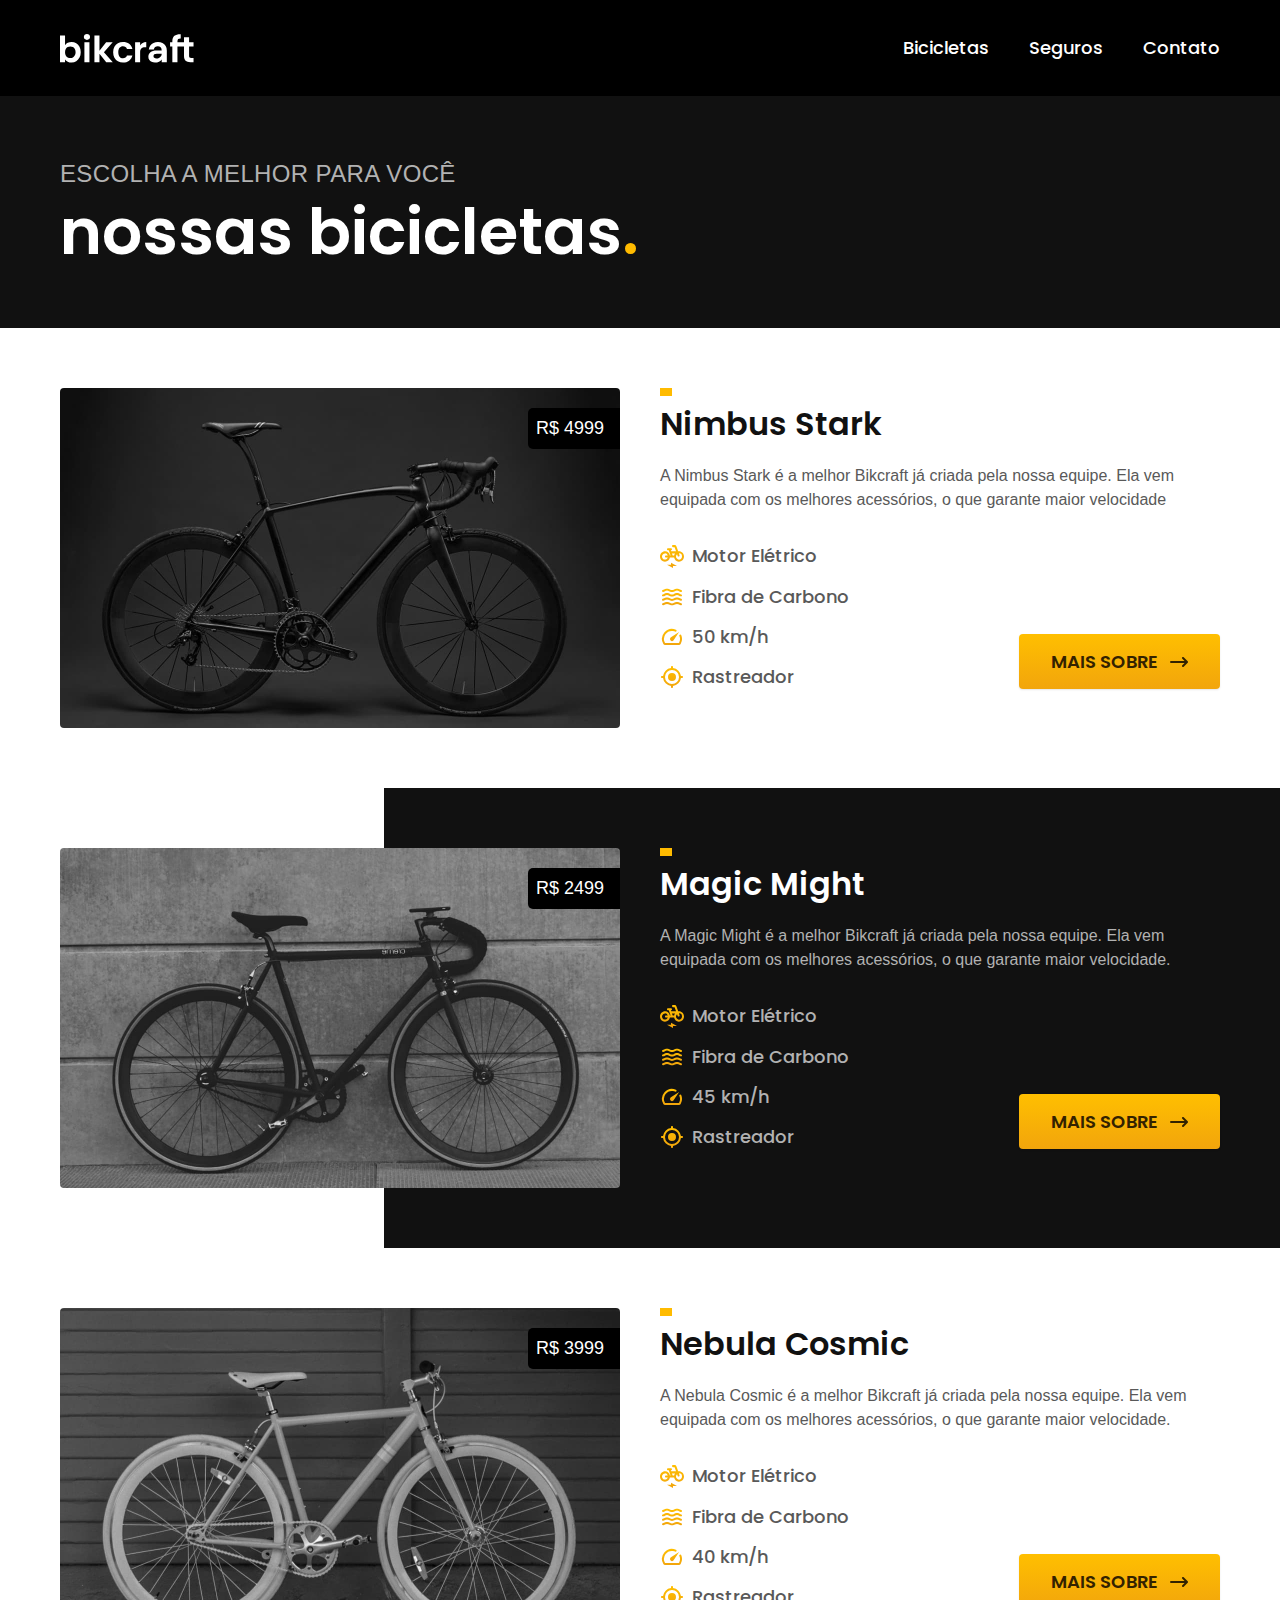
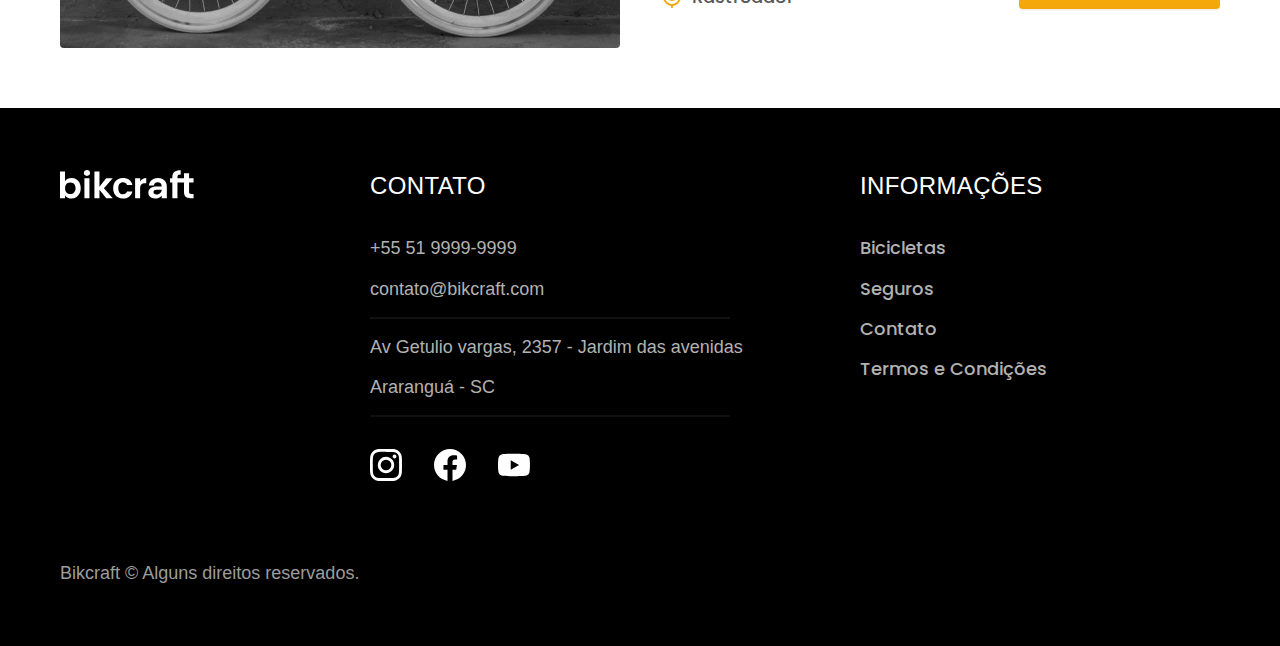
==== bicicletas.html @ 57eb99be "termos e bicicletas" ====
<!DOCTYPE html>
<html lang="pt-br">
    <head>
        <meta charset="UTF-8">
        <meta name="viewport" content="width=device-width, initial-scale=1.0">
        <title>Bicicletas - Bikcraft</title>
        <meta name="description" content="Termos e Condições.">
        <!-- CSS -->
        <link rel="stylesheet" href="css/estilo.css">

        <!-- Tipografia -->
        <link rel="preconnect" href="https://fonts.googleapis.com">
        <link rel="preconnect" href="https://fonts.gstatic.com" crossorigin>
        <link href="https://fonts.googleapis.com/css2?family=Poppins:wght@400;600&
        family=Roboto:wght@400;500&display=swap" rel="stylesheet">
    </head>
    <body id="bicicletas">
        <header class="header-bg">
            <div class="header">
                <a href="./">
                    <img src="img/bikcraft.svg" alt="Bikcraft">
                </a>
                <nav aria-label="primaria">
                    <ul class="header-menu font-1-m cor-0">
                        <li><a href="./bicicletas.html">Bicicletas</a></li>
                        <li><a href="./seguros.html">Seguros</a></li>
                        <li><a href="./contato.html">Contato</a></li>
                    </ul>
                </nav>
            </div>    
        </header>

        <main>
            <div class="titulo-bg">
                <div class="titulo container">
                    <p class="font-2-l-b cor-5">ESCOLHA A MELHOR PARA VOCÊ</p>
                    <h1 class="font-1-xxl cor-0">nossas bicicletas<span class="cor-p1">.</span></h1>
                </div>
            </div>

                <div class="bicicletas container">
                    <div class="bicicletas-imagem">
                        <img src="img/bicicletas/nimbus.jpg" alt="bicicleta preta">
                        <span class="font-2-m cor-0">R$ 4999</span>
                    </div>
                    <div class="bicicletas-conteudo">
                        <h2 class="font-1-xl">Nimbus Stark</h2>
                        <p class="font-2-s cor-8">
                            A Nimbus Stark é a melhor Bikcraft já criada pela nossa equipe.
                             Ela vem equipada com os melhores acessórios, 
                             o que garante maior velocidade
                        </p>
                        <ul class="font-1-m cor-8">
                            <li>
                                <img src="img/icones/eletrica.svg" alt="">
                                Motor Elétrico
                            </li>
                            <li>
                                <img src="img/icones/carbono.svg" alt="">
                                Fibra de Carbono
                            </li>
                            <li>
                                <img src="img/icones/velocidade.svg" alt="">
                                50 km/h
                            </li>
                            <li>
                                <img src="img/icones/rastreador.svg" alt="">
                                Rastreador
                            </li>
                        </ul>
                        <a class="botao seta" href="./bicicletas/nimbus.html">Mais Sobre</a>
                    </div>
                </div>


            <div class="bicicletas-bg">
                <div class="bicicletas container">
                    <div class="bicicletas-imagem">
                        <img src="img/bicicletas/magic.jpg" alt="bicicleta preta">
                        <span class="font-2-m cor-0">R$ 2499</span>
                    </div>
                    <div class="bicicletas-conteudo">
                        <h2 class="font-1-xl cor-0">Magic Might</h2>
                        <p class="font-2-s cor-5">
                            A Magic Might é a melhor Bikcraft já criada pela nossa equipe. 
                            Ela vem equipada com os melhores acessórios, 
                            o que garante maior velocidade.
                        </p>
                        <ul class="font-1-m cor-5">
                            <li>
                                <img src="img/icones/eletrica.svg" alt="">
                                Motor Elétrico
                            </li>
                            <li>
                                <img src="img/icones/carbono.svg" alt="">
                                Fibra de Carbono
                            </li>
                            <li>
                                <img src="img/icones/velocidade.svg" alt="">
                                45 km/h
                            </li>
                            <li>
                                <img src="img/icones/rastreador.svg" alt="">
                                Rastreador
                            </li>
                        </ul>
                        <a class="botao seta" href="./bicicletas/magic.html">Mais Sobre</a>
                    </div>
                </div>
            </div>


                <div class="bicicletas container">
                    <div class="bicicletas-imagem">
                        <img src="img/bicicletas/nebula.jpg" alt="bicicleta preta">
                        <span class="font-2-m cor-0">R$ 3999</span>
                    </div>
                    <div class="bicicletas-conteudo">
                        <h2 class="font-1-xl">Nebula Cosmic</h2>
                        <p class="font-2-s cor-8">
                            A Nebula Cosmic é a melhor Bikcraft já criada pela nossa equipe. 
                            Ela vem equipada com os melhores acessórios, 
                            o que garante maior velocidade.
                        </p>
                        <ul class="font-1-m cor-8">
                            <li>
                                <img src="img/icones/eletrica.svg" alt="">
                                Motor Elétrico
                            </li>
                            <li>
                                <img src="img/icones/carbono.svg" alt="">
                                Fibra de Carbono
                            </li>
                            <li>
                                <img src="img/icones/velocidade.svg" alt="">
                                40 km/h
                            </li>
                            <li>
                                <img src="img/icones/rastreador.svg" alt="">
                                Rastreador
                            </li>
                        </ul>
                        <a class="botao seta" href="./bicicletas/nebula.html">Mais Sobre</a>
                    </div>
                </div>
        </main>

        <footer class="footer-bg">
            <div class="container">
                <div class="footer">
                    <img src="img/bikcraft.svg" alt="Bikcraft">

                    <div class="footer-contato">
                        <h3 class="font-2-l-b cor-0">Contato</h3>
                        <ul class="font-2-m cor-5">
                            <li><a href="tel:+555199999999">+55 51 9999-9999</a></li>
                            <li><a href="mailto:contato@bikcraft.com">contato@bikcraft.com</a></li>
                            <li>Av Getulio vargas, 2357 - Jardim das avenidas</li>
                            <li>Araranguá - SC</li>
                        </ul>
                        <div class="footer-redes">
                            <a href="./">
                                <img src="img/redes/instagram.svg" alt="instagram">
                            </a>
                            <a href="./">
                                <img src="img/redes/facebook.svg" alt="facebook">
                            </a>
                            <a href="./">
                                <img src="img/redes/youtube.svg" alt="youtube">
                            </a>
                        </div>
                    </div>

                    <div class="footer-informacoes">
                        <h3 class="font-2-l-b cor-0">Informações</h3>
                        <nav>
                            <ul class="font-1-m cor-5">
                                <li><a href="./bicicletas.html">Bicicletas</a></li>
                                <li><a href="./seguros.html">Seguros</a></li>
                                <li><a href="./contato.html">Contato</a></li>
                                <li><a href="./termos.html">Termos e Condições</a></li>
                            </ul>
                        </nav>
                    </div>
                    <p class="footer-copy font-2-m cor-6">Bikcraft © Alguns direitos reservados.</p>
                </div>    
            </div>
        </footer>
    </body>
</html>
---- css/estilo.css ----
@import "./global/global.css";
@import "./utilidades/tipografia.css";
@import "./utilidades/cores.css";

@import "./global/header.css";
@import "./global/footer.css";
@import "./utilidades/componentes.css";

/* HOME */
@import "./home/introducao.css";
@import "./home/tecnologia.css";
@import "./home/parceiros.css";
@import "./home/depoimento.css";

/* Bicicletas */
@import "./bicicletas/bicicletas-lista.css";
@import "./bicicletas/bicicletas.css";

/* Seguros */
@import "./seguros/seguros.css";

/* termos */
@import "./termos/termos.css";
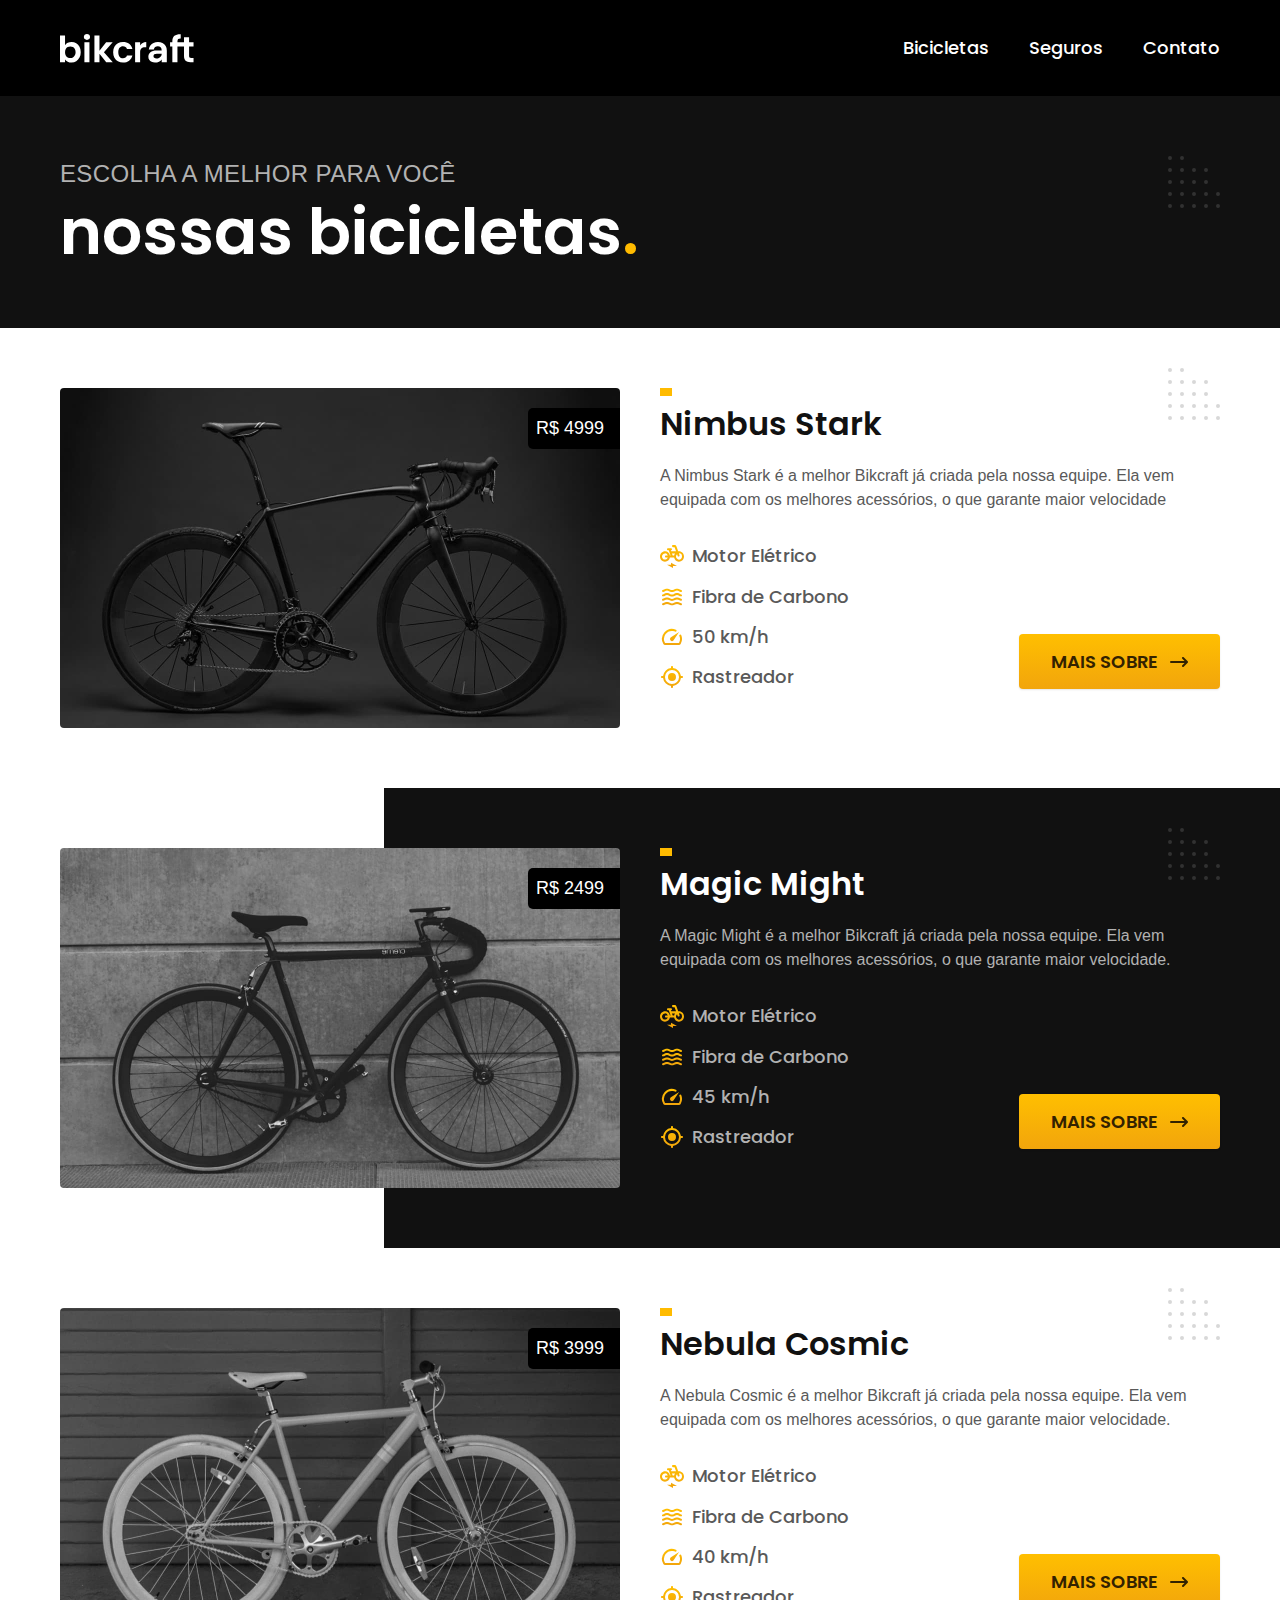
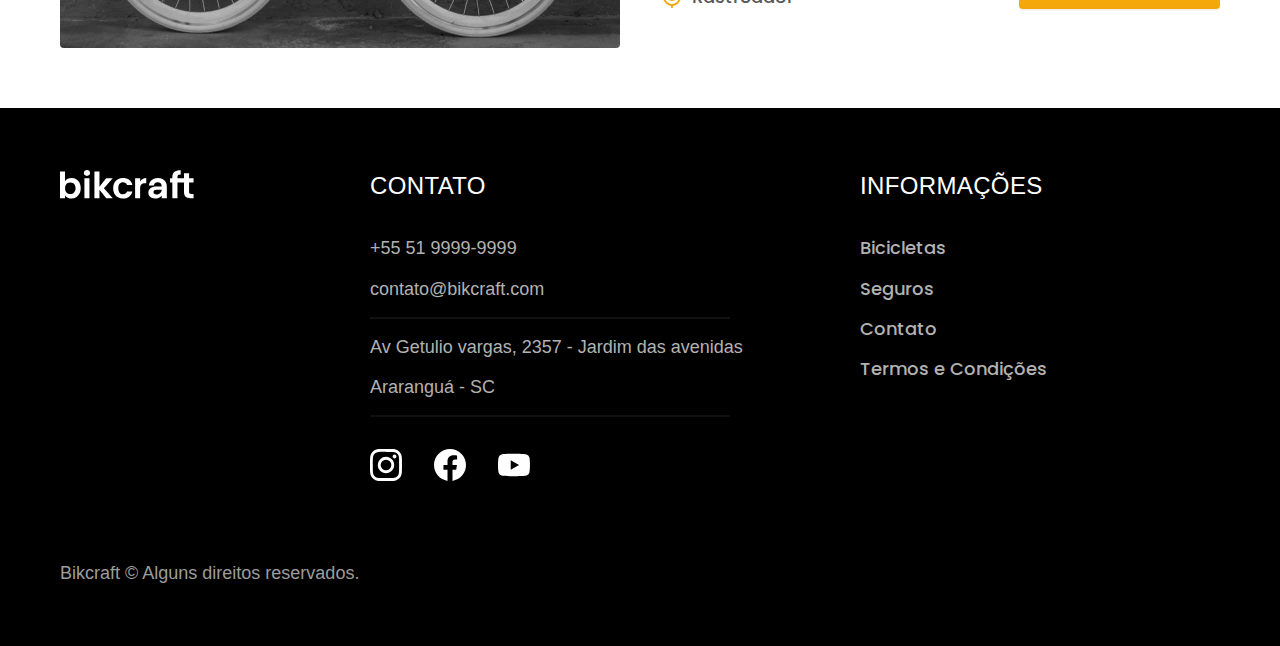
==== commit 4c963539: "orçamento e ajustes" ====
--- a/bicicletas.html
+++ b/bicicletas.html
@@ -5,6 +5,8 @@
         <meta name="viewport" content="width=device-width, initial-scale=1.0">
         <title>Bicicletas - Bikcraft</title>
         <meta name="description" content="Termos e Condições.">
+        <!-- Carregamento de CSS prioritario -->
+        <link rel="preload" href="css/estilo.css" as="style">
         <!-- CSS -->
         <link rel="stylesheet" href="css/estilo.css">
 
--- a/css/estilo.css
+++ b/css/estilo.css
@@ -4,7 +4,10 @@
 
 @import "./global/header.css";
 @import "./global/footer.css";
+
+/* Utilidades */
 @import "./utilidades/componentes.css";
+@import "./utilidades/formulario.css";
 
 /* HOME */
 @import "./home/introducao.css";
@@ -16,8 +19,21 @@
 @import "./bicicletas/bicicletas-lista.css";
 @import "./bicicletas/bicicletas.css";
 
+/* Bicicleta */
+@import "./bicicleta/bicicleta.css";
+@import "./bicicleta/seguro.css";
+
 /* Seguros */
 @import "./seguros/seguros.css";
+@import "./seguros/vantagens.css";
+@import "./seguros/perguntas.css";
+
+/* Contato */
+@import "./contato/contato.css";
+@import "./contato/lojas.css";
+
+/* Orçamento */
+@import "./orcamento/orcamento.css";
 
 /* termos */
 @import "./termos/termos.css";--- a/css/estilo.css
+++ b/css/estilo.css
@@ -4,7 +4,10 @@
 
 @import "./global/header.css";
 @import "./global/footer.css";
+
+/* Utilidades */
 @import "./utilidades/componentes.css";
+@import "./utilidades/formulario.css";
 
 /* HOME */
 @import "./home/introducao.css";
@@ -16,8 +19,21 @@
 @import "./bicicletas/bicicletas-lista.css";
 @import "./bicicletas/bicicletas.css";
 
+/* Bicicleta */
+@import "./bicicleta/bicicleta.css";
+@import "./bicicleta/seguro.css";
+
 /* Seguros */
 @import "./seguros/seguros.css";
+@import "./seguros/vantagens.css";
+@import "./seguros/perguntas.css";
+
+/* Contato */
+@import "./contato/contato.css";
+@import "./contato/lojas.css";
+
+/* Orçamento */
+@import "./orcamento/orcamento.css";
 
 /* termos */
 @import "./termos/termos.css";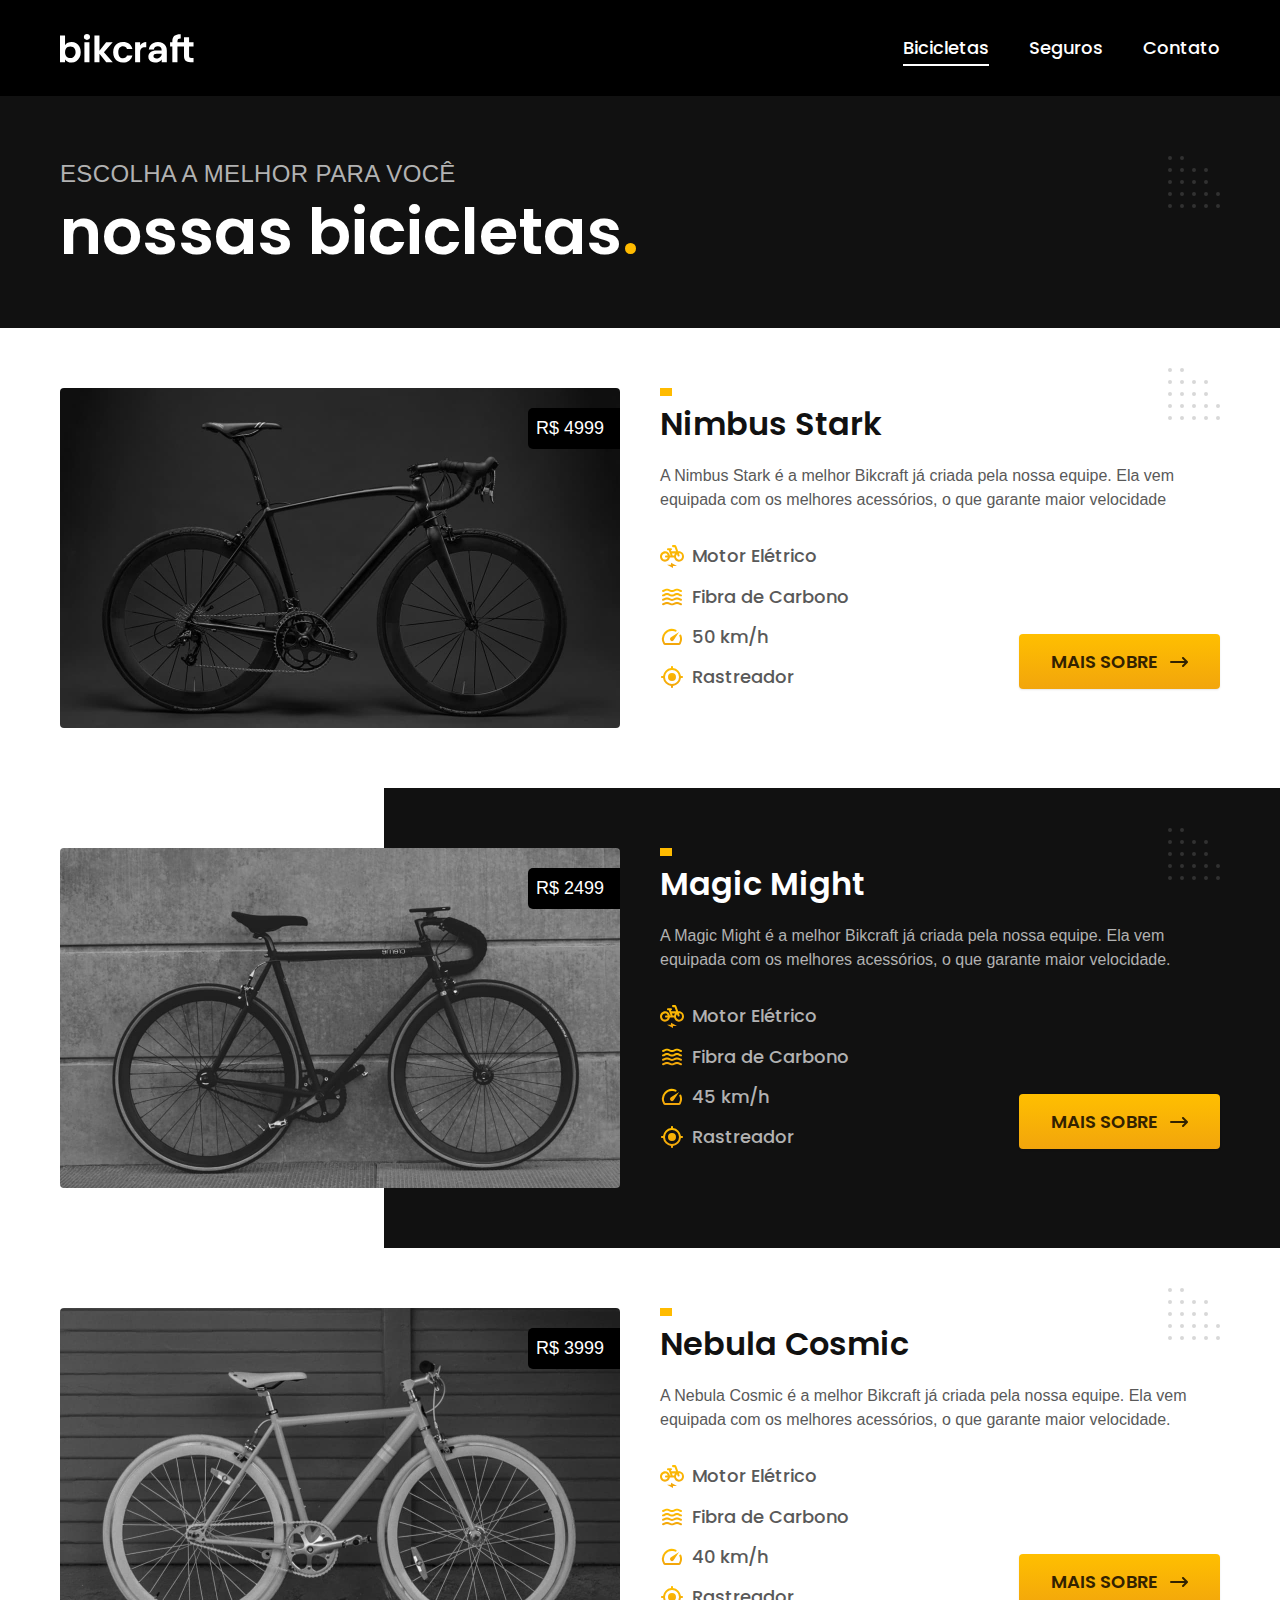
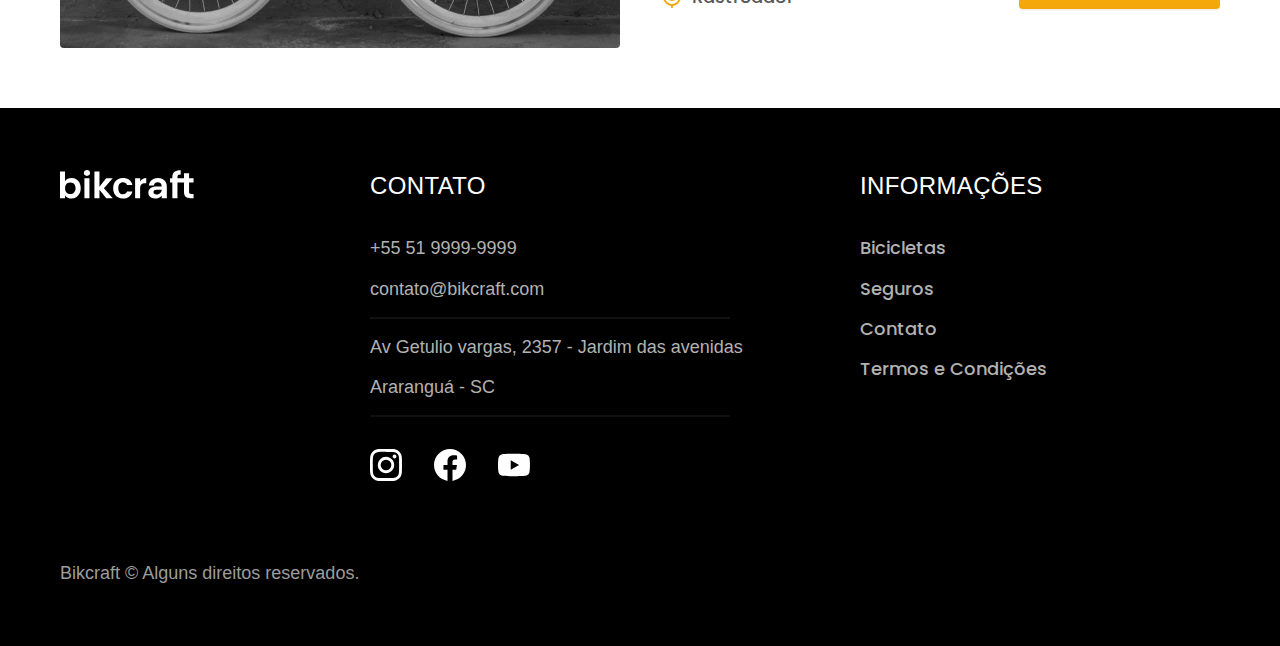
==== commit 6436e426: "Otimizado" ====
--- a/bicicletas.html
+++ b/bicicletas.html
@@ -6,15 +6,18 @@
         <title>Bicicletas - Bikcraft</title>
         <meta name="description" content="Termos e Condições.">
         <!-- Carregamento de CSS prioritario -->
-        <link rel="preload" href="css/estilo.css" as="style">
+        <link rel="preload" href="css/estilo.min.css" as="style">
         <!-- CSS -->
-        <link rel="stylesheet" href="css/estilo.css">
+        <link rel="stylesheet" href="css/estilo.min.css">
+
+        <link rel="icon" href="favicon.svg" type="image/svg+xml">
 
         <!-- Tipografia -->
         <link rel="preconnect" href="https://fonts.googleapis.com">
         <link rel="preconnect" href="https://fonts.gstatic.com" crossorigin>
         <link href="https://fonts.googleapis.com/css2?family=Poppins:wght@400;600&
         family=Roboto:wght@400;500&display=swap" rel="stylesheet">
+        <script>document.documentElement.classList.add('js');</script>
     </head>
     <body id="bicicletas">
         <header class="header-bg">
@@ -188,5 +191,6 @@
                 </div>    
             </div>
         </footer>
+        <script src="js/script.js"></script>
     </body>
 </html>--- a/css/estilo.min.css
+++ b/css/estilo.min.css
@@ -0,0 +1 @@
+body{margin:0;padding:0;font-family:Arial,Helvetica,sans-serif;color:#111}ul{margin:0;padding:0;list-style:none}a{text-decoration:none;color:inherit}blockquote,dd,h1,h2,h3,h4,h5,p{margin:0}img{max-width:100%;display:block}img[src$=".jpg"]{border-radius:4px}.font-1-xs{font:500 0.75rem/1.35 Poppins,sans-serif}.font-2-xs{font:400 0.875rem/1.43 Roboto,sans-serif}.font-1-s{font:500 1rem/1.5 Poppins,sans-serif}.font-2-s{font:400 1rem/1.5 Roboto,sans-serif}.font-1-m,.font-1-m-b{font:500 1.125rem/1.35 Poppins,sans-serif}.font-1-m-b{font-weight:600}.font-2-m{font:500 1.125rem/1.35 Roboto,sans-serif}.font-1-l{font:500 1.5rem/1.5 Poppins,sans-serif}.font-2-l,.font-2-l-b{font:400 1.5rem/1.5 Roboto,sans-serif}.font-2-l-b{font-weight:500;letter-spacing:.015em;text-transform:uppercase}.font-1-xl{font:600 2rem/1.25 Poppins,sans-serif}.font-2-xl{font:500 2rem/1.25 Roboto,sans-serif}.font-1-xxl{font:600 4rem/1.125 Poppins,sans-serif}@media (max-width:1200px){.font-1-xxl{font-size:3rem}.font-2-l{font-size:1.125rem}.font-2-l-b{font-size:1.125rem}}@media (max-width:800px){.font-1-xxl{font-size:2rem}.font-1-xl,.font-2-xl{font-size:1.5rem}}:root{--cor-0:#ffffff;--cor-1:#f7f7f7;--cor-2:#EDEDED;--cor-3:#DEDEDE;--cor-4:#cccccc;--cor-5:#b2b2b2;--cor-6:#9C9C9C;--cor-7:#717171;--cor-8:#595959;--cor-9:#404040;--cor-10:#2e2e2e;--cor-11:#111111;--cor-12:#000000;--cor-p1:#ffbb00;--cor-p2:#e4a30b;--cor-p3:#a66f00;--cor-p4:#664400;--cor-p5:#332200}.cor-0{color:var(--cor-0)}.cor-1{color:var(--cor-1)}.cor-2{color:var(--cor-2)}.cor-3{color:var(--cor-3)}.cor-4{color:var(--cor-4)}.cor-5{color:var(--cor-5)}.cor-6{color:var(--cor-6)}.cor-7{color:var(--cor-7)}.cor-8{color:var(--cor-8)}.cor-9{color:var(--cor-9)}.cor-10{color:var(--cor-9)}.cor-11{color:var(--cor-11)}.cor-12{background-color:var(--cor-12)}.cor-p1{color:var(--cor-p1)}.cor-p2{color:var(--cor-p2)}.cor-p3{color:var(--cor-p3)}.cor-p4{color:var(--cor-p4)}.cor-p5{color:var(--cor-p5)}.js .fadeInDown{transform:translate3d(0,-20px,0)}.js .fadeInUp{transform:translate3d(0,20px,0)}.js .fadeInRight{transform:translate3d(20px,0,0)}.js .fadeInLeft{transform:translate3d(-20px,0,0)}.js [data-anime]{opacity:0}.js .anime{opacity:1;transform:none;transition:transform .8s,opacity .8s}.header-bg{background:var(--cor-12)}.header{display:flex;flex-wrap:wrap;justify-content:space-between;align-items:center;gap:20px;box-sizing:border-box;padding:20px;max-width:1200px;margin:0 auto}.header-menu{display:flex;flex-wrap:wrap;gap:40px}.header-menu a{padding:16px 0;display:inline-block;position:relative}.header-menu a::after{content:"";display:block;height:2px;width:0%;background:var(--cor-0);margin-top:4px;transition:.3s;position:absolute}.header-menu a.ativo::after,.header-menu a:hover:after{width:100%}@media (max-width:800px){.header-menu{gap:20px}.header-menu a{background:var(--cor-11);padding:12px 16px;border-radius:4px}.header-menu a:hover{background:var(--cor-10)}.header a::after{display:none}}@media (max-width:600px){.header-menu{gap:12px}.header-menu a{padding:8px 12px;font-size:14px}}.footer-bg{background:var(--cor-12)}.footer{display:grid;grid-template-columns:3fr 5fr 4fr;gap:40px;padding-top:60px;padding-bottom:60px}.footer h3{margin-bottom:32px}.footer-contato ul{margin-bottom:32px}.footer-contato li:nth-child(2n):after{content:"";display:block;max-width:360px;height:2px;background:var(--cor-11);margin-top:16px}.footer li{margin-bottom:16px}.footer-redes{display:flex;gap:32px}.footer a:hover{color:var(--cor-0)}.footer-copy{grid-column:1/-1;margin-top:40px}@media (max-width:800px){.footer>img{display:none}.footer{grid-template-columns:1fr 1fr}}@media (max-width:600px){.footer{grid-template-columns:1fr;gap:60px}.footer-copy{margin-top:0}}.container{max-width:1200px;padding:0 20px;box-sizing:border-box;margin:0 auto}.botao{display:inline-block;padding:16px 32px;background:linear-gradient(#ffbf00,#f2a50c);border-radius:4px;box-shadow:0 1px 2px rgba(0,0,0,.1);text-transform:uppercase;color:var(--cor-p5);font-size:1.125rem;line-height:1.33;font-family:poppins;font-weight:600;max-width:max-content;border:none;cursor:pointer}.botao:hover{background:linear-gradient(#ffb60d,#e59317)}.botao.secundario{background:var(--cor-10);color:var(--cor-2)}.botao.secundario:hover{background:var(--cor-9)}.botao.seta{display:flex;align-items:center}.botao.seta::after{content:"";display:inline-block;width:18px;height:10px;margin-left:12px;background:url(../img/icones/seta.svg);transition:transform .2s}.botao.seta:hover:after{transform:translateX(4px)}.link{display:inline-block;color:var(--cor-p1);font:500 1.5rem/1.5 Poppins,sans-serif;text-transform:uppercase}.link::after{content:"";display:block;width:100%;height:4px;background:currentColor}.link:hover{color:var(--cor-0)}.titulo-bg{background:var(--cor-11);padding-top:60px;padding-bottom:60px}.titulo{background:url(../img/dec/top-right.svg) no-repeat top right 20px}.titulo p{margin-bottom:4px}@media (max-width:800px){.titulo-bg{padding-top:40px;padding-bottom:40px}.titulo p{font-size:1rem;text-transform:lowercase;font-weight:400}}@media (max-width:600px){.botao{padding:12px 16px;font-size:1rem}.link{font-size:1.125rem}}.form{display:grid;grid-template-columns:1fr 1fr;gap:20px}.form label{display:block;font:400 1rem/1.5 Poppins,Sans-serif;margin-bottom:4px}.form .col-2{grid-column:span 2}.form input[type=email],.form input[type=text],.form textarea{font:400 1rem/1.5 Roboto,Sans-serif;background:var(--cor-1);border:1px solid var(--cor-2);padding:12px;border-radius:4px;width:100%;box-sizing:border-box}.form input[type=email]:focus,.form input[type=text]:focus,.form textarea:focus{outline:0;border-color:var(--cor-p1);background:var(--cor-0);box-shadow:0 0 0 2px #fea}@media (max-width:600px){.form{grid-template-columns:1fr}.form .col-2{grid-column:1}}.introducao-bg{background:var(--cor-12) url(../img/dec/bottom-left.svg) no-repeat bottom 160px left 20px;box-shadow:inset 0 -120px #fff}.introducao{display:grid;grid-template-columns:1fr 1fr;gap:0 40px}.introducao-conteudo{align-self:end;padding-bottom:200px}.introducao img{height:100%;width:100%;object-fit:cover;border-radius:4px}.introducao h1{margin-bottom:32px}.introducao p{margin-bottom:20px}@media (max-width:800px){.introducao-bg{background:var(--cor-11);padding-top:40px;box-shadow:inset 0 -60px #fff}.introducao{grid-template-columns:1fr;gap:32px}.introducao-conteudo{padding-bottom:0}.introducao h1{margin-bottom:16px}.introducao img{height:300px;width:100%}}.tecnologia-bg{background:var(--cor-11);box-shadow:inset 0 80px var(--cor-0),inset 0 -80px var(--cor-0)}.tecnologia{display:grid;grid-template-columns:1fr 1fr;gap:40px}.tecnologia-imagem img{width:100%;height:100%;object-fit:cover;object-position:left}.tecnologia-conteudo{padding-top:160px;padding-bottom:160px}.tecnologia-conteudo>span{display:block;margin-bottom:20px}.tecnologia-conteudo h2{margin-bottom:32px}.tecnologia-conteudo>p{margin-bottom:20px}.tecnologia-conteudo a{margin-bottom:80px}.tecnologia-vantagens{display:flex;gap:40px}.tecnologia-vantagens h3{margin-bottom:8px;width:max-content}.tecnologia-vantagens img{width:24px;margin-bottom:8px}@media (max-width:800px){.tecnologia-bg{box-shadow:initial}.tecnologia{grid-template-columns:1fr}.tecnologia-conteudo{padding-top:60px;padding-bottom:60px}.tecnologia-imagem{display:none}.tecnologia a{margin-bottom:60px}}@media (max-width:600px){.tecnologia-vantagens{flex-direction:column}}.parceiros{padding-top:60px;padding-bottom:120px}.parceiros h2{margin-bottom:60px}.parceiros ul{max-width:1400px;padding:0 20px;box-sizing:border-box;margin:0 auto;display:grid;grid-template-columns:repeat(4,1fr)}.parceiros li{display:flex;padding:32px;border-left:2px solid var(--cor-2)}.parceiros img{margin:auto}.parceiros li:first-child,.parceiros li:nth-child(5){border-left:none}.parceiros li:nth-child(n+5){border-top:2px solid var(--cor-2)}@media (max-width:800px){.parceiros{padding-bottom:60px}.parceiros li{padding:20px}.parceiros h2{margin-bottom:20px}.parceiros ul{grid-template-columns:repeat(2,1fr)}.parceiros li:nth-child(n+3){border-top:2px solid var(--cor-2)}.parceiros li:nth-child(odd){border-left:none}}.depoimento{display:grid;grid-template-columns:1fr 1fr;background:var(--cor-p1);overflow:hidden}.depoimento img{border-radius:0;width:100%;height:100%;object-fit:cover}.depoimento-conteudo{padding:40px 40px 80px 80px;align-self:end;background:url(../img/dec/bottom-right-p.svg) no-repeat bottom 40px right 40px}.depoimento-conteudo p{font-family:Merriweather,serif;font-style:italic;font-weight:900;margin-bottom:32px;max-width:32ch;position:relative}.depoimento p::after,.depoimento p::before{font-size:5rem;color:var(--cor-p2);position:absolute}.depoimento p::before{content:"“";left:-50px;top:-20px}.depoimento p::after{content:"”"}@media (min-width:1200px){.depoimento img{max-height:520px}}@media (max-width:800px){.depoimento{grid-template-columns:1fr;text-align:center}.depoimento img{max-height:200px}.depoimento-conteudo{padding:40px 20px;justify-self:center}}.bicicletas-lista{padding-top:60px;padding-bottom:120px}.bicicletas-lista h2{margin-bottom:40px}.bicicletas-lista ul{display:flex;gap:40px;padding:0 20px 20px 20px;max-width:1400px;margin:0 auto;overflow-x:auto}#bicicleta .bicicletas-lista ul{padding:0 0 20px 0}.bicicletas-lista li{min-width:280px}.bicicletas-lista a{display:block}.bicicletas-lista img{margin-bottom:16px}.bicicletas-lista h3{margin-bottom:8px;display:flex;align-items:center}.bicicletas-lista h3::before{content:"";display:inline-block;background:var(--cor-p1);height:8px;width:12px;margin-right:8px;transition:width .2s}.bicicletas-lista a:hover h3::before{width:24px}.bicicletas-lista li span{padding-left:20px}@media (max-width:800px){.bicicletas-lista{padding-bottom:60px}.bicicletas-lista ul{gap:20px}}.bicicletas-bg{background:linear-gradient(to right,var(--cor-0) 30%,var(--cor-11) 0)}.bicicletas{display:grid;grid-template-columns:1fr 1fr;gap:40px;padding-top:60px;padding-bottom:60px;background:url(../img/dec/top-right.svg) no-repeat top 40px right 20px}.bicicletas-imagem{position:relative}.bicicletas-imagem span{background:var(--cor-12);padding:8px 16px 8px 8px;display:inline-block;position:absolute;top:20px;right:0;border-radius:5px 0 0 5px}.bicicletas-conteudo{display:grid;grid-template-columns:1fr auto;align-content:start}.bicicletas h2,.bicicletas p{grid-column:1/-1}.bicicletas h2{margin-bottom:20px}.bicicletas h2::before{content:"";display:block;width:12px;height:8px;background:var(--cor-p1);margin-bottom:8px}.bicicletas p{margin-bottom:32px}.bicicletas a{place-self:end}.bicicletas li{display:flex;align-self:center}.bicicletas li+li{margin-top:16px}.bicicletas-conteudo img{width:24px;margin-right:8px}@media (max-width:800px){.bicicletas{grid-template-columns:1fr;gap:20px;padding-top:40px;padding-bottom:40px}.bicicletas-bg{background:var(--cor-11)}}@media (max-width:600px){.bicicletas-conteudo{grid-template-columns:1fr}.bicicletas ul{grid-template-columns:1fr 1fr;margin-bottom:32px}.bicicletas a{place-self:start}}.bicicleta{display:grid;grid-template-columns:1fr 1fr;align-items:start;gap:40px;padding-bottom:60px;padding-top:60px}#bicicleta .titulo p{text-transform:uppercase}.bicicleta-imagens{display:flex;flex-wrap:wrap;gap:20px}.bicicleta-imagens img{flex:1;min-width:200px}.bicicleta-imagens img:first-child{min-width:100%}.bicicleta-conteudo>p{padding-bottom:32px}.bicicleta-comprar{display:grid;grid-template-columns:max-content auto;align-items:center;justify-items:start;gap:8px 12px;margin-bottom:40px}.bicicleta-comprar a{grid-row:span 2}.bicicleta-comprar span{display:flex;align-items:center;background:var(--cor-12);padding:4px 8px;border-radius:4px;gap:8px}.bicicleta-conteudo h2{text-transform:uppercase;letter-spacing:.015em;margin-bottom:12px}.bicicleta-ficha,.bicicleta-informacoes{padding:32px;background:var(--cor-12);border-radius:4px}.bicicleta-informacoes{margin-bottom:40px;display:grid;grid-template-columns:1fr 1fr;gap:32px}.bicicleta-informacoes img{width:24px;margin-bottom:8px}.bicicleta-informacoes h3{margin-bottom:8px}.bicicleta-ficha li{padding:4px 0;display:flex;justify-content:space-between;border-bottom:1px solid var(--cor-11)}.bicicleta-ficha li:last-child{border-bottom:none}.bicicleta-ficha span{color:var(--cor-6)}@media (max-width:800px){.bicicleta{grid-template-columns:1fr;padding-top:40px;padding-bottom:40px}.bicicleta-imagens{grid-row:2}}@media (max-width:400px){.bicicleta-informacoes{grid-template-columns:1fr}.bicicleta-comprar{grid-template-columns:1fr}}.seguro-bg{background:var(--cor-11);box-shadow:inset 0 120px var(--cor-0),inset 0 -120px var(--cor-12)}.seguro{display:grid;grid-template-columns:1fr 1fr;gap:40px}.seguro img{width:100%;height:100%;object-fit:cover}.seguro-conteudo{padding-top:180px;padding-bottom:180px}.seguro h2{margin-bottom:32px}.seguro p{margin-bottom:20px}@media (max-width:800px){.seguro-bg{box-shadow:inset 0 -60px var(--cor-12)}.seguro{grid-template-columns:1fr}.seguro-conteudo{grid-row:1;padding-top:40px;padding-bottom:0}}.seguros-bg{background:var(--cor-11)}.seguros{padding-top:60px;padding-bottom:60px;display:grid;grid-template-columns:1fr 1fr;gap:40px;align-items:center}#seguros .seguros{padding-top:0}.seguros h2{grid-column:1/-1}.seguros-item{background:var(--cor-12);padding:32px 32px 32px 60px;display:grid;grid-template-columns:1fr auto;border-radius:4px}.seguros-item h3{margin-bottom:40px}.seguros-item span{grid-column:2;display:block;text-align:right}.seguros-item ul{grid-column:1/-1;margin-bottom:32px}.seguros-item li+li{margin-top:20px}.seguros-item li{display:flex;align-items:center;position:relative}.seguros-item li::before{content:"";display:inline-block;width:13px;height:9px;background:url(../img/icones/lista.svg);position:absolute;left:-21px}.seguros-item a{grid-column:1/-1}@media (max-width:800px){.seguros{grid-template-columns:1fr}}.vantagens-bg{background:var(--cor-12)}.vantagens{padding-top:120px;padding-bottom:120px}.vantagens h2{margin-bottom:60px}.vantagens ul{display:grid;grid-template-columns:repeat(auto-fit,minmax(280px,max-content));gap:40px 80px}.vantagens h3,.vantagens img{margin-bottom:8px}@media (max-width:800px){.vantagens{padding-top:60px;padding-bottom:60px}.vantagens h2{margin-bottom:40px}.vantagens ul{gap:20px}}.perguntas{padding-top:120px;padding-bottom:120px}.perguntas h2{margin-bottom:60px}.perguntas dl>div{padding:20px;border-radius:4px}.perguntas dl>div:nth-child(odd){background:var(--cor-1)}.perguntas button{display:grid;grid-template-columns:auto 1fr auto;align-items:center;gap:8px;cursor:pointer;border:none;background:0 0;width:100%;text-align:left}.perguntas button::before{content:"";display:inline-block;width:12px;height:8px;background:var(--cor-p1)}.perguntas button::after{content:"";display:inline-block;width:14px;height:6px;background:url(../img/icones/seta-abrir.svg);transition:.3s}.perguntas button:hover:after,.perguntas button[aria-expanded=true]::after{transform:rotate(180deg)}.js .perguntas dd{display:none}.js .perguntas dd.ativa{display:block}.perguntas dd{padding-left:20px;padding-top:16px;max-width:80ch}@media (max-width:800px){.perguntas{padding-top:60px;padding-bottom:60px}.perguntas h2{margin-bottom:40px}}#contato{background:linear-gradient(var(--cor-11) 600px,var(--cor-1) 0)}.contato{display:grid;grid-template-columns:5fr 7fr}.contato-dados,.contato-formulario{padding:60px;box-shadow:0 1px 2px rgba(0,0,0,.1)}.contato-dados{background:var(--cor-12) url(../img/dec/bottom-left.svg) no-repeat bottom 20px left 20px;border-radius:5px 0 0 5px}.contato-formulario{background:var(--cor-0) url(../img/dec/bottom-right.svg) no-repeat bottom 20px right 20px;border-radius:0 5px 5px 0}.contato-dados h2{margin-bottom:60px}.contato-endereco{margin-bottom:32px;padding-left:28px;background:url(../img/icones/local.svg) no-repeat 0 2px}.contato-endereco p{margin-bottom:8px}.contato-meios a{display:block;max-width:max-content;margin-bottom:8px;padding-left:28px}.contato-meios a:hover{color:var(--cor-0)}.contato-meios a:first-child{background:url(../img/icones/email.svg) no-repeat 0 2px}.contato-meios a:nth-child(2){margin-bottom:32px}.contato-meios a:nth-child(3){background:url(../img/icones/telefone.svg) no-repeat 0 2px;margin-bottom:60px}.contato-redes{display:flex;gap:32px;padding-left:28px}@media (max-width:800px){.contato{grid-template-columns:1fr}.contato-dados,.contato-formulario{padding:20px}.contato-dados{border-radius:5px 5px 0 0;background:var(--cor-12)}.contato-formulario{border-radius:0 0 5px 5px}.contato-dados h2,.contato-meios a:nth-child(3){margin-bottom:32px}.contato-redes{margin-bottom:12px}}.lojas{display:grid;grid-template-columns:1fr 1fr;gap:0 40px;padding-top:120px;padding-bottom:120px}.lojas h2{grid-column:1/-1;margin-bottom:60px}.lojas img{border-radius:4px 4px 0 0}.lojas-item{border-radius:4px;background:var(--cor-0);box-shadow:0 1px 2px rgba(0,0,0,.1)}.lojas-conteudo{display:grid;grid-template-columns:1fr 1fr;gap:32px 16px;padding:32px}.lojas-conteudo h3,.lojas-tempo{grid-column:1/-1}.lojas-dados{display:grid;gap:8px;border-left:2px solid var(--cor-2);padding-left:12px}.lojas-tempo{display:flex;align-items:center;gap:8px}@media (max-width:800px){.lojas{gap:20px;padding-top:60px;padding-bottom:60px}.lojas h2{margin-bottom:32px}.lojas-conteudo{grid-template-columns:1fr}}@media (max-width:600px){.lojas{grid-template-columns:1fr}}#orcamento{background:linear-gradient(var(--cor-11) 600px,var(--cor-1) 0)}.orcamento{display:grid;grid-template-columns:5fr 7fr;padding-bottom:120px}.orcamento h2{text-transform:uppercase;position:relative;display:flex;align-items:center}.orcamento h2::before{content:"";display:inline-block;width:4px;height:8px;background-color:var(--cor-p1);position:absolute;left:-12px}.orcamento-dados,.orcamento-produto{padding:60px;box-shadow:0 1px 2px rgba(0,0,0,.1)}.orcamento-produto{border-radius:5px 0 0 5px;background:var(--cor-12) url(../img/dec/bottom-left.svg) no-repeat bottom 20px left 20px;display:grid;grid-template-columns:1fr 1fr;gap:20px;align-content:start}.orcamento-produto>*{grid-column:1/-1}.orcamento-produto>label{grid-column:initial}.orcamento-produto label{font:400 1rem/1.5 Poppins,Sans-serif;color:var(--cor-4);background:var(--cor-10);padding:12px 16px;border-radius:4px;cursor:pointer;display:grid;grid-template-columns:auto 1fr auto;align-items:center;border:1px solid var(--cor-10)}.orcamento-produto label::before{content:"";display:inline-block;box-sizing:border-box;width:12px;height:12px;border:1px solid var(--cor-6);border-radius:50%;margin-right:8px}.orcamento-produto input:checked+label::before{border-color:var(--cor-7);box-shadow:inset 0 0 0 3px var(--cor-0),inset 0 0 0 6px var(--cor-7)}.orcamento-produto label:hover{background:var(--cor-9);border-color:var(--cor-9)}.orcamento-produto input:focus+label{box-shadow:0 0 0 2px var(--cor-p1);border:1px solid var(--cor-12)}.orcamento-produto label span{display:none}.orcamento-produto input:checked+label span{display:inline-block}.orcamento-produto input{opacity:0;position:absolute;pointer-events:none}.orcamento-produto input:checked+label{background:var(--cor-0);color:var(--cor-11)}.orcamento-dados{border-radius:0 5px 5px 0;background:var(--cor-0) url(../img/dec/bottom-right.svg) no-repeat bottom 20px right 20px}.orcamento-conteudo{display:none}.orcamento-conteudo h2,.orcamento-dados h2:nth-of-type(n+2){margin-top:20px}#bikcraft:checked~#orcamento-bikcraft,#seguro:checked~#orcamento-seguro{display:grid;gap:20px}.orcamento-detalhes{display:none;background:var(--cor-0);padding:20px;grid-template-columns:1fr 1fr;border-radius:4px;align-items:center}.orcamento-detalhes li{display:flex;align-items:center;margin-bottom:8px}.orcamento-detalhes li img{width:16px;margin-right:8px}.orcamento-produto input:checked+label+.orcamento-detalhes{display:grid}@media (max-width:1200px){.orcamento-dados,.orcamento-produto{padding:32px}}@media (max-width:800px){.orcamento{grid-template-columns:1fr}.orcamento-produto{border-radius:5px 5px 0 0;background:var(--cor-12)}.orcamento-dados{border-radius:0 0 5px 5px}}@media (max-width:400px){.orcamento-produto{grid-template-columns:1fr}}.termos{padding-top:80px;padding-bottom:80px}.termos h2{font-weight:600;margin-bottom:20px}.termos p+h2{margin-top:40px}.termos p{max-width:75ch;margin-bottom:24px}--- a/css/estilo.min.css
+++ b/css/estilo.min.css
@@ -0,0 +1 @@
+body{margin:0;padding:0;font-family:Arial,Helvetica,sans-serif;color:#111}ul{margin:0;padding:0;list-style:none}a{text-decoration:none;color:inherit}blockquote,dd,h1,h2,h3,h4,h5,p{margin:0}img{max-width:100%;display:block}img[src$=".jpg"]{border-radius:4px}.font-1-xs{font:500 0.75rem/1.35 Poppins,sans-serif}.font-2-xs{font:400 0.875rem/1.43 Roboto,sans-serif}.font-1-s{font:500 1rem/1.5 Poppins,sans-serif}.font-2-s{font:400 1rem/1.5 Roboto,sans-serif}.font-1-m,.font-1-m-b{font:500 1.125rem/1.35 Poppins,sans-serif}.font-1-m-b{font-weight:600}.font-2-m{font:500 1.125rem/1.35 Roboto,sans-serif}.font-1-l{font:500 1.5rem/1.5 Poppins,sans-serif}.font-2-l,.font-2-l-b{font:400 1.5rem/1.5 Roboto,sans-serif}.font-2-l-b{font-weight:500;letter-spacing:.015em;text-transform:uppercase}.font-1-xl{font:600 2rem/1.25 Poppins,sans-serif}.font-2-xl{font:500 2rem/1.25 Roboto,sans-serif}.font-1-xxl{font:600 4rem/1.125 Poppins,sans-serif}@media (max-width:1200px){.font-1-xxl{font-size:3rem}.font-2-l{font-size:1.125rem}.font-2-l-b{font-size:1.125rem}}@media (max-width:800px){.font-1-xxl{font-size:2rem}.font-1-xl,.font-2-xl{font-size:1.5rem}}:root{--cor-0:#ffffff;--cor-1:#f7f7f7;--cor-2:#EDEDED;--cor-3:#DEDEDE;--cor-4:#cccccc;--cor-5:#b2b2b2;--cor-6:#9C9C9C;--cor-7:#717171;--cor-8:#595959;--cor-9:#404040;--cor-10:#2e2e2e;--cor-11:#111111;--cor-12:#000000;--cor-p1:#ffbb00;--cor-p2:#e4a30b;--cor-p3:#a66f00;--cor-p4:#664400;--cor-p5:#332200}.cor-0{color:var(--cor-0)}.cor-1{color:var(--cor-1)}.cor-2{color:var(--cor-2)}.cor-3{color:var(--cor-3)}.cor-4{color:var(--cor-4)}.cor-5{color:var(--cor-5)}.cor-6{color:var(--cor-6)}.cor-7{color:var(--cor-7)}.cor-8{color:var(--cor-8)}.cor-9{color:var(--cor-9)}.cor-10{color:var(--cor-9)}.cor-11{color:var(--cor-11)}.cor-12{background-color:var(--cor-12)}.cor-p1{color:var(--cor-p1)}.cor-p2{color:var(--cor-p2)}.cor-p3{color:var(--cor-p3)}.cor-p4{color:var(--cor-p4)}.cor-p5{color:var(--cor-p5)}.js .fadeInDown{transform:translate3d(0,-20px,0)}.js .fadeInUp{transform:translate3d(0,20px,0)}.js .fadeInRight{transform:translate3d(20px,0,0)}.js .fadeInLeft{transform:translate3d(-20px,0,0)}.js [data-anime]{opacity:0}.js .anime{opacity:1;transform:none;transition:transform .8s,opacity .8s}.header-bg{background:var(--cor-12)}.header{display:flex;flex-wrap:wrap;justify-content:space-between;align-items:center;gap:20px;box-sizing:border-box;padding:20px;max-width:1200px;margin:0 auto}.header-menu{display:flex;flex-wrap:wrap;gap:40px}.header-menu a{padding:16px 0;display:inline-block;position:relative}.header-menu a::after{content:"";display:block;height:2px;width:0%;background:var(--cor-0);margin-top:4px;transition:.3s;position:absolute}.header-menu a.ativo::after,.header-menu a:hover:after{width:100%}@media (max-width:800px){.header-menu{gap:20px}.header-menu a{background:var(--cor-11);padding:12px 16px;border-radius:4px}.header-menu a:hover{background:var(--cor-10)}.header a::after{display:none}}@media (max-width:600px){.header-menu{gap:12px}.header-menu a{padding:8px 12px;font-size:14px}}.footer-bg{background:var(--cor-12)}.footer{display:grid;grid-template-columns:3fr 5fr 4fr;gap:40px;padding-top:60px;padding-bottom:60px}.footer h3{margin-bottom:32px}.footer-contato ul{margin-bottom:32px}.footer-contato li:nth-child(2n):after{content:"";display:block;max-width:360px;height:2px;background:var(--cor-11);margin-top:16px}.footer li{margin-bottom:16px}.footer-redes{display:flex;gap:32px}.footer a:hover{color:var(--cor-0)}.footer-copy{grid-column:1/-1;margin-top:40px}@media (max-width:800px){.footer>img{display:none}.footer{grid-template-columns:1fr 1fr}}@media (max-width:600px){.footer{grid-template-columns:1fr;gap:60px}.footer-copy{margin-top:0}}.container{max-width:1200px;padding:0 20px;box-sizing:border-box;margin:0 auto}.botao{display:inline-block;padding:16px 32px;background:linear-gradient(#ffbf00,#f2a50c);border-radius:4px;box-shadow:0 1px 2px rgba(0,0,0,.1);text-transform:uppercase;color:var(--cor-p5);font-size:1.125rem;line-height:1.33;font-family:poppins;font-weight:600;max-width:max-content;border:none;cursor:pointer}.botao:hover{background:linear-gradient(#ffb60d,#e59317)}.botao.secundario{background:var(--cor-10);color:var(--cor-2)}.botao.secundario:hover{background:var(--cor-9)}.botao.seta{display:flex;align-items:center}.botao.seta::after{content:"";display:inline-block;width:18px;height:10px;margin-left:12px;background:url(../img/icones/seta.svg);transition:transform .2s}.botao.seta:hover:after{transform:translateX(4px)}.link{display:inline-block;color:var(--cor-p1);font:500 1.5rem/1.5 Poppins,sans-serif;text-transform:uppercase}.link::after{content:"";display:block;width:100%;height:4px;background:currentColor}.link:hover{color:var(--cor-0)}.titulo-bg{background:var(--cor-11);padding-top:60px;padding-bottom:60px}.titulo{background:url(../img/dec/top-right.svg) no-repeat top right 20px}.titulo p{margin-bottom:4px}@media (max-width:800px){.titulo-bg{padding-top:40px;padding-bottom:40px}.titulo p{font-size:1rem;text-transform:lowercase;font-weight:400}}@media (max-width:600px){.botao{padding:12px 16px;font-size:1rem}.link{font-size:1.125rem}}.form{display:grid;grid-template-columns:1fr 1fr;gap:20px}.form label{display:block;font:400 1rem/1.5 Poppins,Sans-serif;margin-bottom:4px}.form .col-2{grid-column:span 2}.form input[type=email],.form input[type=text],.form textarea{font:400 1rem/1.5 Roboto,Sans-serif;background:var(--cor-1);border:1px solid var(--cor-2);padding:12px;border-radius:4px;width:100%;box-sizing:border-box}.form input[type=email]:focus,.form input[type=text]:focus,.form textarea:focus{outline:0;border-color:var(--cor-p1);background:var(--cor-0);box-shadow:0 0 0 2px #fea}@media (max-width:600px){.form{grid-template-columns:1fr}.form .col-2{grid-column:1}}.introducao-bg{background:var(--cor-12) url(../img/dec/bottom-left.svg) no-repeat bottom 160px left 20px;box-shadow:inset 0 -120px #fff}.introducao{display:grid;grid-template-columns:1fr 1fr;gap:0 40px}.introducao-conteudo{align-self:end;padding-bottom:200px}.introducao img{height:100%;width:100%;object-fit:cover;border-radius:4px}.introducao h1{margin-bottom:32px}.introducao p{margin-bottom:20px}@media (max-width:800px){.introducao-bg{background:var(--cor-11);padding-top:40px;box-shadow:inset 0 -60px #fff}.introducao{grid-template-columns:1fr;gap:32px}.introducao-conteudo{padding-bottom:0}.introducao h1{margin-bottom:16px}.introducao img{height:300px;width:100%}}.tecnologia-bg{background:var(--cor-11);box-shadow:inset 0 80px var(--cor-0),inset 0 -80px var(--cor-0)}.tecnologia{display:grid;grid-template-columns:1fr 1fr;gap:40px}.tecnologia-imagem img{width:100%;height:100%;object-fit:cover;object-position:left}.tecnologia-conteudo{padding-top:160px;padding-bottom:160px}.tecnologia-conteudo>span{display:block;margin-bottom:20px}.tecnologia-conteudo h2{margin-bottom:32px}.tecnologia-conteudo>p{margin-bottom:20px}.tecnologia-conteudo a{margin-bottom:80px}.tecnologia-vantagens{display:flex;gap:40px}.tecnologia-vantagens h3{margin-bottom:8px;width:max-content}.tecnologia-vantagens img{width:24px;margin-bottom:8px}@media (max-width:800px){.tecnologia-bg{box-shadow:initial}.tecnologia{grid-template-columns:1fr}.tecnologia-conteudo{padding-top:60px;padding-bottom:60px}.tecnologia-imagem{display:none}.tecnologia a{margin-bottom:60px}}@media (max-width:600px){.tecnologia-vantagens{flex-direction:column}}.parceiros{padding-top:60px;padding-bottom:120px}.parceiros h2{margin-bottom:60px}.parceiros ul{max-width:1400px;padding:0 20px;box-sizing:border-box;margin:0 auto;display:grid;grid-template-columns:repeat(4,1fr)}.parceiros li{display:flex;padding:32px;border-left:2px solid var(--cor-2)}.parceiros img{margin:auto}.parceiros li:first-child,.parceiros li:nth-child(5){border-left:none}.parceiros li:nth-child(n+5){border-top:2px solid var(--cor-2)}@media (max-width:800px){.parceiros{padding-bottom:60px}.parceiros li{padding:20px}.parceiros h2{margin-bottom:20px}.parceiros ul{grid-template-columns:repeat(2,1fr)}.parceiros li:nth-child(n+3){border-top:2px solid var(--cor-2)}.parceiros li:nth-child(odd){border-left:none}}.depoimento{display:grid;grid-template-columns:1fr 1fr;background:var(--cor-p1);overflow:hidden}.depoimento img{border-radius:0;width:100%;height:100%;object-fit:cover}.depoimento-conteudo{padding:40px 40px 80px 80px;align-self:end;background:url(../img/dec/bottom-right-p.svg) no-repeat bottom 40px right 40px}.depoimento-conteudo p{font-family:Merriweather,serif;font-style:italic;font-weight:900;margin-bottom:32px;max-width:32ch;position:relative}.depoimento p::after,.depoimento p::before{font-size:5rem;color:var(--cor-p2);position:absolute}.depoimento p::before{content:"“";left:-50px;top:-20px}.depoimento p::after{content:"”"}@media (min-width:1200px){.depoimento img{max-height:520px}}@media (max-width:800px){.depoimento{grid-template-columns:1fr;text-align:center}.depoimento img{max-height:200px}.depoimento-conteudo{padding:40px 20px;justify-self:center}}.bicicletas-lista{padding-top:60px;padding-bottom:120px}.bicicletas-lista h2{margin-bottom:40px}.bicicletas-lista ul{display:flex;gap:40px;padding:0 20px 20px 20px;max-width:1400px;margin:0 auto;overflow-x:auto}#bicicleta .bicicletas-lista ul{padding:0 0 20px 0}.bicicletas-lista li{min-width:280px}.bicicletas-lista a{display:block}.bicicletas-lista img{margin-bottom:16px}.bicicletas-lista h3{margin-bottom:8px;display:flex;align-items:center}.bicicletas-lista h3::before{content:"";display:inline-block;background:var(--cor-p1);height:8px;width:12px;margin-right:8px;transition:width .2s}.bicicletas-lista a:hover h3::before{width:24px}.bicicletas-lista li span{padding-left:20px}@media (max-width:800px){.bicicletas-lista{padding-bottom:60px}.bicicletas-lista ul{gap:20px}}.bicicletas-bg{background:linear-gradient(to right,var(--cor-0) 30%,var(--cor-11) 0)}.bicicletas{display:grid;grid-template-columns:1fr 1fr;gap:40px;padding-top:60px;padding-bottom:60px;background:url(../img/dec/top-right.svg) no-repeat top 40px right 20px}.bicicletas-imagem{position:relative}.bicicletas-imagem span{background:var(--cor-12);padding:8px 16px 8px 8px;display:inline-block;position:absolute;top:20px;right:0;border-radius:5px 0 0 5px}.bicicletas-conteudo{display:grid;grid-template-columns:1fr auto;align-content:start}.bicicletas h2,.bicicletas p{grid-column:1/-1}.bicicletas h2{margin-bottom:20px}.bicicletas h2::before{content:"";display:block;width:12px;height:8px;background:var(--cor-p1);margin-bottom:8px}.bicicletas p{margin-bottom:32px}.bicicletas a{place-self:end}.bicicletas li{display:flex;align-self:center}.bicicletas li+li{margin-top:16px}.bicicletas-conteudo img{width:24px;margin-right:8px}@media (max-width:800px){.bicicletas{grid-template-columns:1fr;gap:20px;padding-top:40px;padding-bottom:40px}.bicicletas-bg{background:var(--cor-11)}}@media (max-width:600px){.bicicletas-conteudo{grid-template-columns:1fr}.bicicletas ul{grid-template-columns:1fr 1fr;margin-bottom:32px}.bicicletas a{place-self:start}}.bicicleta{display:grid;grid-template-columns:1fr 1fr;align-items:start;gap:40px;padding-bottom:60px;padding-top:60px}#bicicleta .titulo p{text-transform:uppercase}.bicicleta-imagens{display:flex;flex-wrap:wrap;gap:20px}.bicicleta-imagens img{flex:1;min-width:200px}.bicicleta-imagens img:first-child{min-width:100%}.bicicleta-conteudo>p{padding-bottom:32px}.bicicleta-comprar{display:grid;grid-template-columns:max-content auto;align-items:center;justify-items:start;gap:8px 12px;margin-bottom:40px}.bicicleta-comprar a{grid-row:span 2}.bicicleta-comprar span{display:flex;align-items:center;background:var(--cor-12);padding:4px 8px;border-radius:4px;gap:8px}.bicicleta-conteudo h2{text-transform:uppercase;letter-spacing:.015em;margin-bottom:12px}.bicicleta-ficha,.bicicleta-informacoes{padding:32px;background:var(--cor-12);border-radius:4px}.bicicleta-informacoes{margin-bottom:40px;display:grid;grid-template-columns:1fr 1fr;gap:32px}.bicicleta-informacoes img{width:24px;margin-bottom:8px}.bicicleta-informacoes h3{margin-bottom:8px}.bicicleta-ficha li{padding:4px 0;display:flex;justify-content:space-between;border-bottom:1px solid var(--cor-11)}.bicicleta-ficha li:last-child{border-bottom:none}.bicicleta-ficha span{color:var(--cor-6)}@media (max-width:800px){.bicicleta{grid-template-columns:1fr;padding-top:40px;padding-bottom:40px}.bicicleta-imagens{grid-row:2}}@media (max-width:400px){.bicicleta-informacoes{grid-template-columns:1fr}.bicicleta-comprar{grid-template-columns:1fr}}.seguro-bg{background:var(--cor-11);box-shadow:inset 0 120px var(--cor-0),inset 0 -120px var(--cor-12)}.seguro{display:grid;grid-template-columns:1fr 1fr;gap:40px}.seguro img{width:100%;height:100%;object-fit:cover}.seguro-conteudo{padding-top:180px;padding-bottom:180px}.seguro h2{margin-bottom:32px}.seguro p{margin-bottom:20px}@media (max-width:800px){.seguro-bg{box-shadow:inset 0 -60px var(--cor-12)}.seguro{grid-template-columns:1fr}.seguro-conteudo{grid-row:1;padding-top:40px;padding-bottom:0}}.seguros-bg{background:var(--cor-11)}.seguros{padding-top:60px;padding-bottom:60px;display:grid;grid-template-columns:1fr 1fr;gap:40px;align-items:center}#seguros .seguros{padding-top:0}.seguros h2{grid-column:1/-1}.seguros-item{background:var(--cor-12);padding:32px 32px 32px 60px;display:grid;grid-template-columns:1fr auto;border-radius:4px}.seguros-item h3{margin-bottom:40px}.seguros-item span{grid-column:2;display:block;text-align:right}.seguros-item ul{grid-column:1/-1;margin-bottom:32px}.seguros-item li+li{margin-top:20px}.seguros-item li{display:flex;align-items:center;position:relative}.seguros-item li::before{content:"";display:inline-block;width:13px;height:9px;background:url(../img/icones/lista.svg);position:absolute;left:-21px}.seguros-item a{grid-column:1/-1}@media (max-width:800px){.seguros{grid-template-columns:1fr}}.vantagens-bg{background:var(--cor-12)}.vantagens{padding-top:120px;padding-bottom:120px}.vantagens h2{margin-bottom:60px}.vantagens ul{display:grid;grid-template-columns:repeat(auto-fit,minmax(280px,max-content));gap:40px 80px}.vantagens h3,.vantagens img{margin-bottom:8px}@media (max-width:800px){.vantagens{padding-top:60px;padding-bottom:60px}.vantagens h2{margin-bottom:40px}.vantagens ul{gap:20px}}.perguntas{padding-top:120px;padding-bottom:120px}.perguntas h2{margin-bottom:60px}.perguntas dl>div{padding:20px;border-radius:4px}.perguntas dl>div:nth-child(odd){background:var(--cor-1)}.perguntas button{display:grid;grid-template-columns:auto 1fr auto;align-items:center;gap:8px;cursor:pointer;border:none;background:0 0;width:100%;text-align:left}.perguntas button::before{content:"";display:inline-block;width:12px;height:8px;background:var(--cor-p1)}.perguntas button::after{content:"";display:inline-block;width:14px;height:6px;background:url(../img/icones/seta-abrir.svg);transition:.3s}.perguntas button:hover:after,.perguntas button[aria-expanded=true]::after{transform:rotate(180deg)}.js .perguntas dd{display:none}.js .perguntas dd.ativa{display:block}.perguntas dd{padding-left:20px;padding-top:16px;max-width:80ch}@media (max-width:800px){.perguntas{padding-top:60px;padding-bottom:60px}.perguntas h2{margin-bottom:40px}}#contato{background:linear-gradient(var(--cor-11) 600px,var(--cor-1) 0)}.contato{display:grid;grid-template-columns:5fr 7fr}.contato-dados,.contato-formulario{padding:60px;box-shadow:0 1px 2px rgba(0,0,0,.1)}.contato-dados{background:var(--cor-12) url(../img/dec/bottom-left.svg) no-repeat bottom 20px left 20px;border-radius:5px 0 0 5px}.contato-formulario{background:var(--cor-0) url(../img/dec/bottom-right.svg) no-repeat bottom 20px right 20px;border-radius:0 5px 5px 0}.contato-dados h2{margin-bottom:60px}.contato-endereco{margin-bottom:32px;padding-left:28px;background:url(../img/icones/local.svg) no-repeat 0 2px}.contato-endereco p{margin-bottom:8px}.contato-meios a{display:block;max-width:max-content;margin-bottom:8px;padding-left:28px}.contato-meios a:hover{color:var(--cor-0)}.contato-meios a:first-child{background:url(../img/icones/email.svg) no-repeat 0 2px}.contato-meios a:nth-child(2){margin-bottom:32px}.contato-meios a:nth-child(3){background:url(../img/icones/telefone.svg) no-repeat 0 2px;margin-bottom:60px}.contato-redes{display:flex;gap:32px;padding-left:28px}@media (max-width:800px){.contato{grid-template-columns:1fr}.contato-dados,.contato-formulario{padding:20px}.contato-dados{border-radius:5px 5px 0 0;background:var(--cor-12)}.contato-formulario{border-radius:0 0 5px 5px}.contato-dados h2,.contato-meios a:nth-child(3){margin-bottom:32px}.contato-redes{margin-bottom:12px}}.lojas{display:grid;grid-template-columns:1fr 1fr;gap:0 40px;padding-top:120px;padding-bottom:120px}.lojas h2{grid-column:1/-1;margin-bottom:60px}.lojas img{border-radius:4px 4px 0 0}.lojas-item{border-radius:4px;background:var(--cor-0);box-shadow:0 1px 2px rgba(0,0,0,.1)}.lojas-conteudo{display:grid;grid-template-columns:1fr 1fr;gap:32px 16px;padding:32px}.lojas-conteudo h3,.lojas-tempo{grid-column:1/-1}.lojas-dados{display:grid;gap:8px;border-left:2px solid var(--cor-2);padding-left:12px}.lojas-tempo{display:flex;align-items:center;gap:8px}@media (max-width:800px){.lojas{gap:20px;padding-top:60px;padding-bottom:60px}.lojas h2{margin-bottom:32px}.lojas-conteudo{grid-template-columns:1fr}}@media (max-width:600px){.lojas{grid-template-columns:1fr}}#orcamento{background:linear-gradient(var(--cor-11) 600px,var(--cor-1) 0)}.orcamento{display:grid;grid-template-columns:5fr 7fr;padding-bottom:120px}.orcamento h2{text-transform:uppercase;position:relative;display:flex;align-items:center}.orcamento h2::before{content:"";display:inline-block;width:4px;height:8px;background-color:var(--cor-p1);position:absolute;left:-12px}.orcamento-dados,.orcamento-produto{padding:60px;box-shadow:0 1px 2px rgba(0,0,0,.1)}.orcamento-produto{border-radius:5px 0 0 5px;background:var(--cor-12) url(../img/dec/bottom-left.svg) no-repeat bottom 20px left 20px;display:grid;grid-template-columns:1fr 1fr;gap:20px;align-content:start}.orcamento-produto>*{grid-column:1/-1}.orcamento-produto>label{grid-column:initial}.orcamento-produto label{font:400 1rem/1.5 Poppins,Sans-serif;color:var(--cor-4);background:var(--cor-10);padding:12px 16px;border-radius:4px;cursor:pointer;display:grid;grid-template-columns:auto 1fr auto;align-items:center;border:1px solid var(--cor-10)}.orcamento-produto label::before{content:"";display:inline-block;box-sizing:border-box;width:12px;height:12px;border:1px solid var(--cor-6);border-radius:50%;margin-right:8px}.orcamento-produto input:checked+label::before{border-color:var(--cor-7);box-shadow:inset 0 0 0 3px var(--cor-0),inset 0 0 0 6px var(--cor-7)}.orcamento-produto label:hover{background:var(--cor-9);border-color:var(--cor-9)}.orcamento-produto input:focus+label{box-shadow:0 0 0 2px var(--cor-p1);border:1px solid var(--cor-12)}.orcamento-produto label span{display:none}.orcamento-produto input:checked+label span{display:inline-block}.orcamento-produto input{opacity:0;position:absolute;pointer-events:none}.orcamento-produto input:checked+label{background:var(--cor-0);color:var(--cor-11)}.orcamento-dados{border-radius:0 5px 5px 0;background:var(--cor-0) url(../img/dec/bottom-right.svg) no-repeat bottom 20px right 20px}.orcamento-conteudo{display:none}.orcamento-conteudo h2,.orcamento-dados h2:nth-of-type(n+2){margin-top:20px}#bikcraft:checked~#orcamento-bikcraft,#seguro:checked~#orcamento-seguro{display:grid;gap:20px}.orcamento-detalhes{display:none;background:var(--cor-0);padding:20px;grid-template-columns:1fr 1fr;border-radius:4px;align-items:center}.orcamento-detalhes li{display:flex;align-items:center;margin-bottom:8px}.orcamento-detalhes li img{width:16px;margin-right:8px}.orcamento-produto input:checked+label+.orcamento-detalhes{display:grid}@media (max-width:1200px){.orcamento-dados,.orcamento-produto{padding:32px}}@media (max-width:800px){.orcamento{grid-template-columns:1fr}.orcamento-produto{border-radius:5px 5px 0 0;background:var(--cor-12)}.orcamento-dados{border-radius:0 0 5px 5px}}@media (max-width:400px){.orcamento-produto{grid-template-columns:1fr}}.termos{padding-top:80px;padding-bottom:80px}.termos h2{font-weight:600;margin-bottom:20px}.termos p+h2{margin-top:40px}.termos p{max-width:75ch;margin-bottom:24px}